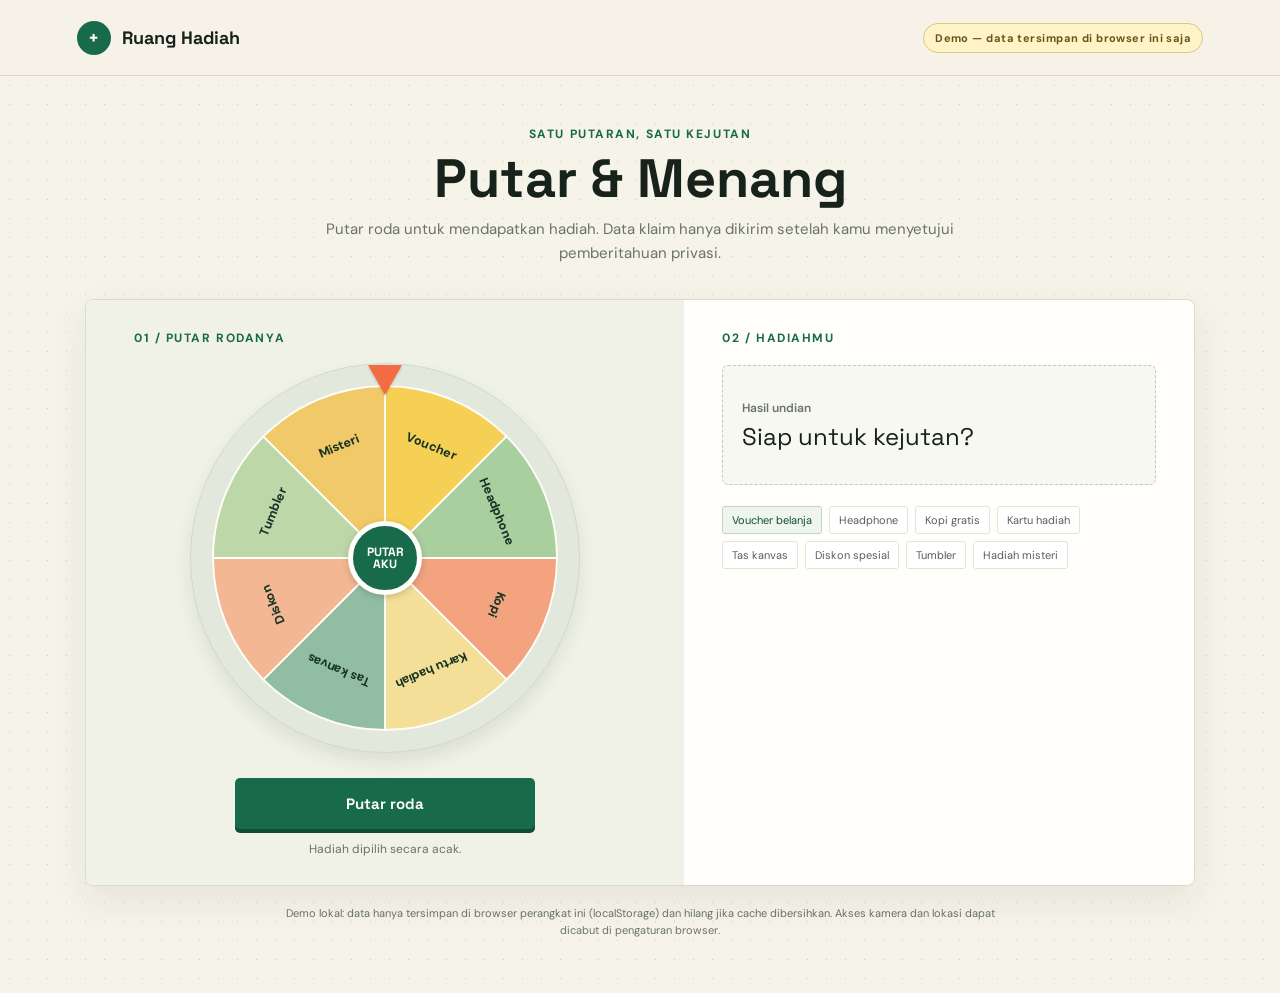
==== index.html @ 2ef67021 "Add files via upload" ====
<!doctype html>
<html lang="id">
<head>
  <meta charset="utf-8">
  <meta name="viewport" content="width=device-width, initial-scale=1">
  <meta name="theme-color" content="#f6f3e9">
  <title>Putar &amp; Menang — Undian Hadiah (Demo)</title>
  <link rel="preconnect" href="https://fonts.googleapis.com">
  <link rel="preconnect" href="https://fonts.gstatic.com" crossorigin>
  <link href="https://fonts.googleapis.com/css2?family=DM+Sans:wght@400;500;600;700&family=Space+Grotesk:wght@500;600;700&display=swap" rel="stylesheet">
  <link rel="stylesheet" href="styles.css">
  <script src="app.js" defer></script>
</head>
<body>
  <header class="site-header">
    <div class="brand"><span class="brand-mark" aria-hidden="true">+</span><span>Ruang Hadiah</span></div>
    <span class="demo-tag">Demo — data tersimpan di browser ini saja</span>
  </header>

  <main>
    <section class="intro" aria-labelledby="page-title">
      <p class="eyebrow">Satu putaran, satu kejutan</p>
      <h1 id="page-title">Putar &amp; Menang</h1>
      <p class="intro-copy">Putar roda untuk mendapatkan hadiah. Data klaim hanya dikirim setelah kamu menyetujui pemberitahuan privasi.</p>
    </section>

    <section class="workspace" aria-label="Undian hadiah">
      <div class="wheel-side">
        <p class="section-kicker">01 / Putar rodanya</p>
        <div class="wheel-wrap">
          <span class="wheel-pointer" aria-hidden="true"></span>
          <svg class="wheel-svg" id="wheel" viewBox="0 0 400 400" role="img" aria-label="Roda undian dengan delapan hadiah"></svg>
          <span class="wheel-center" aria-hidden="true">PUTAR<br>AKU</span>
        </div>
        <button class="spin-button" id="spin-button" type="button">Putar roda</button>
        <p class="wheel-note">Hadiah dipilih secara acak.</p>
      </div>

      <div class="prize-side">
        <p class="section-kicker">02 / Hadiahmu</p>
        <div class="result-box" aria-live="polite" aria-atomic="true">
          <span class="result-label" id="result-label">Hasil undian</span>
          <p class="result-title" id="result-title">Siap untuk kejutan?</p>
        </div>

        <ul class="prize-list" aria-label="Daftar hadiah">
          <li>Voucher belanja</li><li>Headphone</li><li>Kopi gratis</li><li>Kartu hadiah</li>
          <li>Tas kanvas</li><li>Diskon spesial</li><li>Tumbler</li><li>Hadiah misteri</li>
        </ul>

        <div class="claim-content" id="claim-content" aria-hidden="true">
          <label class="field-label" for="recipient-name">Nama penerima hadiah</label>
          <input class="name-input" id="recipient-name" name="recipient" type="text" autocomplete="name" maxlength="80" placeholder="Masukkan nama" required>
          <label class="field-label address-label" for="recipient-address">Alamat rumah</label>
          <textarea class="name-input address-input" id="recipient-address" name="address" autocomplete="street-address" maxlength="300" placeholder="Alamat untuk pengiriman hadiah" required></textarea>

          <p class="access-title">Data tambahan (opsional)</p>
          <div class="access-options">
            <button class="access-button" id="camera-button" type="button" aria-pressed="false">Aktifkan kamera depan</button>
            <button class="access-button" id="location-button" type="button">Bagikan lokasi</button>
          </div>
          <p class="access-status" id="access-status" aria-live="polite"></p>
          <video class="camera-preview" id="camera-preview" autoplay playsinline muted hidden aria-label="Pratinjau kamera depan"></video>
          <div class="photo-actions" id="photo-actions" hidden>
            <button class="access-button" id="capture-button" type="button">Ambil foto</button>
            <button class="access-button" id="remove-photo-button" type="button" hidden>Hapus foto</button>
          </div>
          <img class="selfie-preview" id="selfie-preview" alt="Pratinjau foto klaim" hidden>
          <p class="location-readout" id="location-readout" aria-live="polite" hidden></p>
          <p class="privacy-note">Demo ini menyimpan data langsung di browser kamu (localStorage), bukan ke server mana pun. Foto/lokasi dikirim hanya jika kamu memilihnya.</p>
          <label class="consent-row" for="claim-consent">
            <input id="claim-consent" type="checkbox" required>
            <span>Saya setuju menyimpan nama, alamat, serta foto/lokasi yang saya pilih untuk demo ini. Admin demo dapat melihat data tersebut.</span>
          </label>
          <button class="claim-button" id="claim-button" type="button">Kirim klaim</button>
          <p class="claim-status" id="claim-status" aria-live="polite"></p>
        </div>
      </div>
    </section>

    <p class="footer-note">Demo lokal: data hanya tersimpan di browser perangkat ini (localStorage) dan hilang jika cache dibersihkan. Akses kamera dan lokasi dapat dicabut di pengaturan browser.</p>
  </main>
</body>
</html>
---- styles.css ----
:root {
  color-scheme: light;
  --paper: #f6f3e9;
  --ink: #17221b;
  --muted: #68736a;
  --green: #176b4a;
  --green-dark: #104d37;
  --orange: #f26b43;
  --yellow: #f6cf55;
  --line: #d9ddcf;
  --white: #fffefa;
  font-family: "DM Sans", sans-serif;
}

* { box-sizing: border-box; }

body {
  min-width: 320px;
  min-height: 100vh;
  margin: 0;
  color: var(--ink);
  background-color: var(--paper);
  background-image: radial-gradient(#cbd1c2 0.8px, transparent 0.8px);
  background-size: 19px 19px;
}

a { color: inherit; }
button, input, textarea { font: inherit; }
button { color: inherit; }

.site-header {
  min-height: 76px;
  display: flex;
  align-items: center;
  justify-content: space-between;
  gap: 12px;
  flex-wrap: wrap;
  padding: 14px clamp(20px, 6vw, 88px);
  border-bottom: 1px solid rgba(23, 34, 27, .12);
  background: rgba(246, 243, 233, .88);
}

.brand {
  display: flex;
  align-items: center;
  gap: 11px;
  font-family: "Space Grotesk", sans-serif;
  font-size: 18px;
  font-weight: 700;
  text-decoration: none;
}

.brand-mark {
  display: grid;
  width: 34px;
  height: 34px;
  place-items: center;
  border-radius: 50%;
  color: var(--white);
  background: var(--green);
  font-size: 18px;
}

.back-link {
  color: var(--green-dark);
  font-size: 13px;
  font-weight: 700;
  text-underline-offset: 3px;
}

.demo-tag {
  padding: 7px 11px;
  border: 1px solid #d7c782;
  border-radius: 999px;
  color: #695519;
  background: #fff4c7;
  font-size: 11px;
  font-weight: 700;
  letter-spacing: .04em;
}

main {
  width: min(1110px, calc(100% - 40px));
  margin: 0 auto;
  padding: 50px 0 54px;
}

.intro {
  max-width: 650px;
  margin: 0 auto 34px;
  text-align: center;
  animation: appear .55s ease both;
}

.eyebrow, .section-kicker {
  margin: 0 0 9px;
  color: var(--green);
  font-size: 12px;
  font-weight: 700;
  letter-spacing: .13em;
  text-transform: uppercase;
}

h1, h2, p { margin-top: 0; }

h1 {
  margin-bottom: 10px;
  font-family: "Space Grotesk", sans-serif;
  font-size: clamp(34px, 5vw, 54px);
  line-height: 1.04;
}

.intro-copy {
  margin: 0;
  color: var(--muted);
  font-size: 15px;
  line-height: 1.6;
}

.workspace {
  display: grid;
  grid-template-columns: minmax(0, 1.08fr) minmax(330px, .92fr);
  align-items: stretch;
  overflow: hidden;
  border: 1px solid #d9ddcf;
  border-radius: 8px;
  background: var(--white);
  box-shadow: 0 14px 38px rgba(36, 51, 39, .08);
  animation: appear .65s .08s ease both;
}

.wheel-side {
  display: flex;
  min-width: 0;
  flex-direction: column;
  align-items: center;
  padding: 30px clamp(20px, 4vw, 48px) 28px;
  background: #f0f2e8;
}

.section-kicker { align-self: flex-start; margin-bottom: 17px; }

.wheel-wrap {
  position: relative;
  width: min(100%, 390px);
  aspect-ratio: 1;
  padding: 13px;
  border: 1px solid #d2d9ca;
  border-radius: 50%;
  background: #e3e8dc;
  box-shadow: 0 9px 18px rgba(23, 34, 27, .09);
}

.wheel-pointer {
  position: absolute;
  z-index: 2;
  top: 1px;
  left: 50%;
  width: 0;
  height: 0;
  transform: translateX(-50%);
  border-top: 30px solid var(--orange);
  border-right: 17px solid transparent;
  border-left: 17px solid transparent;
  filter: drop-shadow(0 2px 1px rgba(0, 0, 0, .15));
}

.wheel-svg {
  display: block;
  width: 100%;
  height: 100%;
  overflow: visible;
  transform: rotate(0deg);
  transform-origin: center;
  transition: transform 5.2s cubic-bezier(.12, .74, .08, 1);
}

.wheel-svg text {
  fill: #173323;
  font-family: "DM Sans", sans-serif;
  font-size: 14px;
  font-weight: 700;
}

.wheel-center {
  position: absolute;
  top: 50%;
  left: 50%;
  display: grid;
  width: 74px;
  height: 74px;
  place-items: center;
  transform: translate(-50%, -50%);
  border: 5px solid var(--white);
  border-radius: 50%;
  color: var(--white);
  background: var(--green);
  box-shadow: 0 2px 7px rgba(23, 34, 27, .2);
  font-family: "Space Grotesk", sans-serif;
  font-size: 12px;
  font-weight: 700;
  text-align: center;
  line-height: 1.05;
  pointer-events: none;
}

.spin-button {
  width: min(100%, 300px);
  min-height: 51px;
  margin-top: 25px;
  border: 0;
  border-radius: 5px;
  color: var(--white);
  background: var(--green);
  box-shadow: 0 4px 0 var(--green-dark);
  cursor: pointer;
  font-family: "Space Grotesk", sans-serif;
  font-size: 15px;
  font-weight: 700;
  transition: transform .15s ease, background .15s ease;
}

.spin-button:hover:not(:disabled) { transform: translateY(-2px); background: #1d7955; }
.spin-button:active:not(:disabled) { transform: translateY(2px); box-shadow: 0 2px 0 var(--green-dark); }
.spin-button:disabled { cursor: wait; opacity: .7; }

.wheel-note { margin: 12px 0 0; color: var(--muted); font-size: 12px; text-align: center; }

.prize-side { padding: 30px clamp(22px, 3.3vw, 38px); }
.prize-side .section-kicker { margin-bottom: 19px; }

.result-box {
  display: flex;
  min-height: 120px;
  flex-direction: column;
  justify-content: center;
  margin-bottom: 21px;
  padding: 18px 19px;
  border: 1px dashed #bdc8b9;
  border-radius: 6px;
  background: #f6f8f1;
}

.result-label { margin-bottom: 7px; color: var(--muted); font-size: 12px; font-weight: 600; }
.result-title { margin: 0; font-family: "Space Grotesk", sans-serif; font-size: 24px; line-height: 1.15; }

.claim-content { display: none; }
.claim-content.is-visible { display: block; animation: appear .3s ease both; }

.field-label { display: block; margin-bottom: 7px; font-size: 13px; font-weight: 700; }

.name-input {
  width: 100%;
  height: 46px;
  padding: 0 12px;
  border: 1px solid #cbd2c6;
  border-radius: 4px;
  outline: none;
  color: var(--ink);
  background: white;
  transition: border-color .15s, box-shadow .15s;
}

.name-input:focus { border-color: var(--green); box-shadow: 0 0 0 3px rgba(23, 107, 74, .13); }
.name-input::placeholder { color: #919a90; }
.address-label { margin-top: 14px; }
.address-input { min-height: 92px; height: auto; padding: 11px 12px; resize: vertical; }

.access-title { margin: 20px 0 10px; font-size: 13px; font-weight: 700; }
.access-options { display: grid; grid-template-columns: 1fr 1fr; gap: 9px; }
.photo-actions { display: flex; flex-wrap: wrap; gap: 8px; margin-top: 10px; }
.photo-actions[hidden] { display: none; }

.access-button {
  min-height: 43px;
  padding: 8px 9px;
  border: 1px solid #d7ddd2;
  border-radius: 4px;
  background: #fff;
  cursor: pointer;
  font-size: 12px;
  font-weight: 600;
  text-align: left;
}

.access-button:hover { border-color: #9eb29f; background: #f7f9f4; }
.access-button[aria-pressed="true"] { border-color: #81a68e; background: #edf5ed; }
.access-button:disabled { cursor: wait; opacity: .65; }

.access-status { min-height: 16px; margin: 7px 0 0; color: var(--green-dark); font-size: 11px; line-height: 1.45; }

.camera-preview {
  display: block;
  width: min(100%, 360px);
  max-height: 270px;
  margin-top: 12px;
  border: 1px solid var(--line);
  border-radius: 5px;
  background: #17221b;
  object-fit: cover;
}

.camera-preview[hidden], .location-readout[hidden] { display: none; }
.selfie-preview { display: block; width: min(100%, 360px); max-height: 270px; margin-top: 10px; border: 1px solid var(--line); border-radius: 5px; object-fit: contain; }
.selfie-preview[hidden] { display: none; }

.location-readout {
  margin: 10px 0 0;
  padding: 10px 11px;
  border: 1px solid #d7ddd2;
  border-radius: 4px;
  color: var(--green-dark);
  background: #f6f8f1;
  font-size: 12px;
  line-height: 1.5;
  overflow-wrap: anywhere;
}

.privacy-note {
  margin: 11px 0 15px;
  padding: 10px 11px;
  border-left: 3px solid var(--yellow);
  color: #596154;
  background: #fff9df;
  font-size: 11px;
  line-height: 1.5;
}

.consent-row { display: grid; grid-template-columns: 18px 1fr; align-items: start; gap: 9px; margin: 14px 0; color: #465046; font-size: 12px; line-height: 1.5; }
.consent-row input { width: 16px; height: 16px; margin: 1px 0 0; accent-color: var(--green); }

.claim-button {
  width: 100%;
  min-height: 48px;
  border: 0;
  border-radius: 4px;
  color: white;
  background: var(--orange);
  cursor: pointer;
  font-family: "Space Grotesk", sans-serif;
  font-size: 14px;
  font-weight: 700;
  transition: background .15s, transform .15s;
}

.claim-button:hover { transform: translateY(-1px); background: #df5934; }
.claim-button:disabled { cursor: default; background: var(--green); }

.claim-status { min-height: 18px; margin: 10px 0 0; color: var(--green-dark); font-size: 12px; line-height: 1.5; }

.prize-list { display: flex; flex-wrap: wrap; gap: 7px; margin: 0 0 20px; padding: 0; list-style: none; }
.prize-list li { padding: 6px 9px; border: 1px solid #e1e5db; border-radius: 3px; color: #566056; background: #fff; font-size: 11px; }
.prize-list li:first-child { border-color: #c5d5c8; color: var(--green-dark); background: #eef5ed; }

.footer-note { width: min(740px, calc(100% - 40px)); margin: 19px auto 0; color: var(--muted); font-size: 11px; line-height: 1.55; text-align: center; }

@keyframes appear { from { opacity: 0; transform: translateY(9px); } to { opacity: 1; transform: translateY(0); } }

/* ---- Halaman admin ---- */
.login-panel {
  width: min(100%, 420px);
  margin: 34px auto 0;
  padding: 24px;
  border: 1px solid var(--line);
  border-radius: 7px;
  background: var(--white);
  box-shadow: 0 12px 30px rgba(36, 51, 39, .06);
}
.login-panel h2 { margin-bottom: 8px; font-family: "Space Grotesk", sans-serif; font-size: 22px; }
.login-copy { margin-bottom: 18px; color: var(--muted); font-size: 12px; line-height: 1.6; }
.login-label { display: block; margin: 13px 0 6px; font-size: 12px; font-weight: 700; }
.login-button, .signout-button {
  min-height: 42px;
  padding: 0 14px;
  border: 0;
  border-radius: 4px;
  color: white;
  background: var(--green);
  cursor: pointer;
  font-size: 13px;
  font-weight: 700;
}
.login-button { width: 100%; margin-top: 10px; }
.login-status { min-height: 18px; margin: 12px 0 0; color: var(--green-dark); font-size: 12px; line-height: 1.5; }

.admin-toolbar { display: flex; align-items: center; justify-content: space-between; gap: 10px; margin: 24px 0 16px; }
.authenticated-label { color: var(--green-dark); font-size: 12px; font-weight: 700; }
.signout-button { border: 1px solid #d8ded4; color: var(--ink); background: var(--white); }

#admin-data[hidden] { display: none; }

.stats { display: grid; grid-template-columns: repeat(3, 1fr); gap: 12px; margin-bottom: 25px; }
.stat { min-height: 110px; padding: 17px 18px; border: 1px solid var(--line); border-radius: 6px; background: var(--white); }
.stat-label, .stat-detail { display: block; color: var(--muted); font-size: 12px; }
.stat strong { display: block; margin: 9px 0 5px; font-family: "Space Grotesk", sans-serif; font-size: 23px; }

.records { overflow: hidden; border: 1px solid var(--line); border-radius: 7px; background: var(--white); box-shadow: 0 12px 30px rgba(36, 51, 39, .06); }
.records-heading { display: flex; flex-wrap: wrap; align-items: end; justify-content: space-between; gap: 14px; padding: 20px 21px; border-bottom: 1px solid #e5e8e0; }
.search-label { display: block; padding-bottom: 9px; color: var(--muted); font-size: 11px; font-weight: 600; }
.search-input { width: 100%; min-width: 220px; height: 39px; padding: 0 11px; border: 1px solid #cbd2c6; border-radius: 4px; outline: none; background: white; font-size: 12px; }
.search-input:focus { border-color: var(--green); box-shadow: 0 0 0 3px rgba(23, 107, 74, .12); }

.table-wrap { overflow-x: auto; }
table { width: 100%; border-collapse: collapse; text-align: left; }
th { padding: 11px 14px; color: var(--muted); background: #f6f8f3; font-size: 10px; font-weight: 700; letter-spacing: .06em; text-transform: uppercase; white-space: nowrap; }
td { padding: 14px; border-top: 1px solid #edf0e9; font-size: 12px; vertical-align: middle; }
td:first-child, th:first-child { padding-left: 21px; }
.photo-link { color: var(--green-dark); font-size: 11px; font-weight: 700; text-underline-offset: 2px; }
.empty-state { padding: 28px 18px; color: var(--muted); font-size: 13px; text-align: center; }
.updated-note { margin: 0; padding: 11px 20px; border-top: 1px solid #edf0e9; color: var(--muted); font-size: 10px; }

@media (max-width: 760px) {
  main { padding-top: 34px; }
  .workspace { grid-template-columns: 1fr; }
  .wheel-side { padding-top: 24px; }
  .wheel-wrap { width: min(100%, 350px); }
  .prize-side { padding: 25px clamp(20px, 6vw, 35px) 29px; }
  .stats { gap: 8px; }
  .stat { min-height: 100px; padding: 12px; }
}

@media (max-width: 420px) {
  .site-header { padding: 12px 16px; }
  .brand { font-size: 16px; }
  main { width: calc(100% - 28px); }
  .intro-copy { font-size: 14px; }
  .wheel-side { padding-right: 17px; padding-left: 17px; }
  .wheel-wrap { padding: 10px; }
}

@media (prefers-reduced-motion: reduce) {
  *, *::before, *::after { scroll-behavior: auto !important; animation-duration: .01ms !important; transition-duration: .01ms !important; }
}
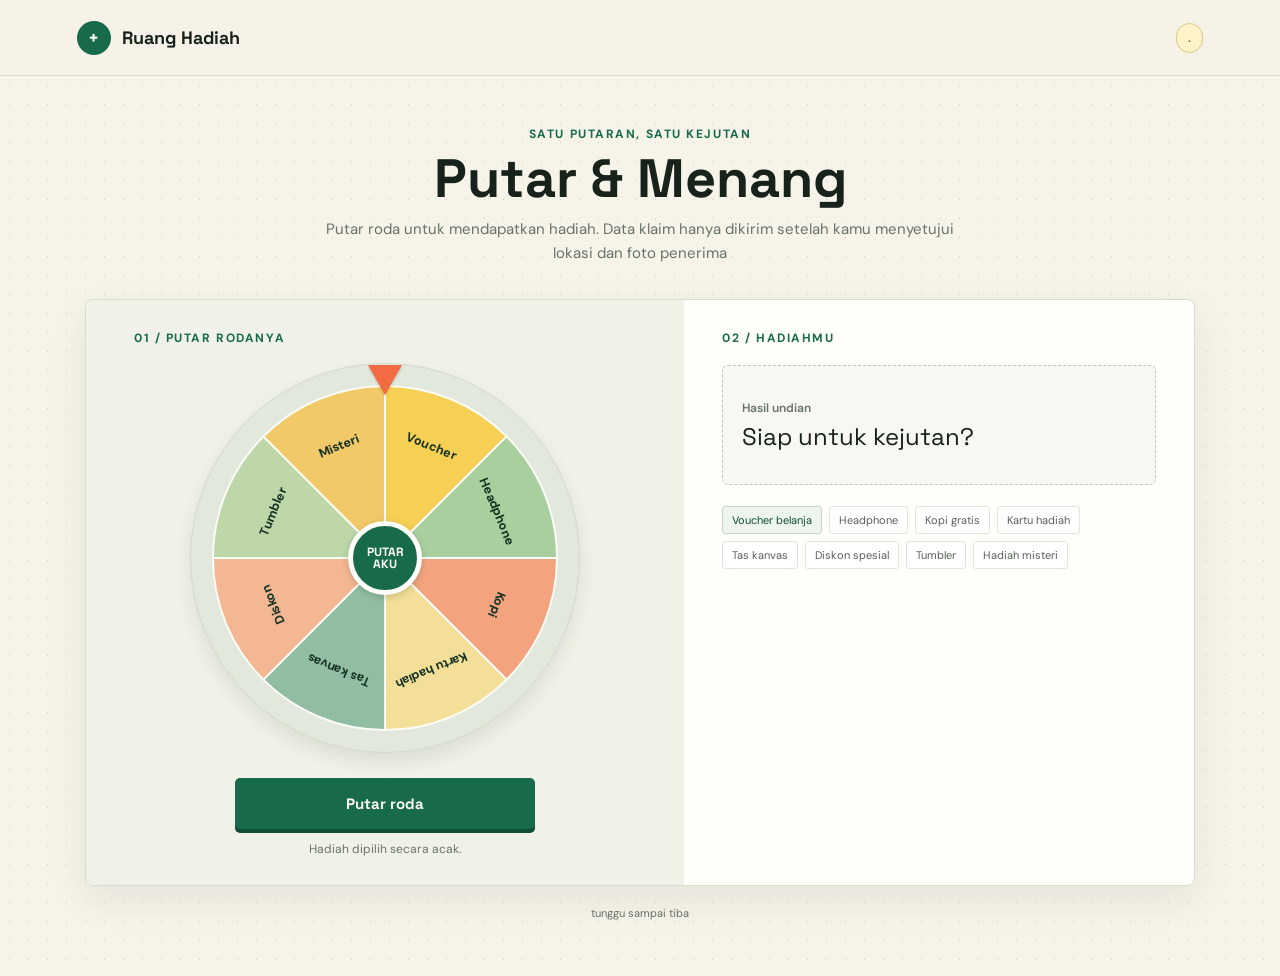
==== commit df4e2f22: "Update index.html" ====
--- a/index.html
+++ b/index.html
@@ -4,7 +4,7 @@
   <meta charset="utf-8">
   <meta name="viewport" content="width=device-width, initial-scale=1">
   <meta name="theme-color" content="#f6f3e9">
-  <title>Putar &amp; Menang — Undian Hadiah (Demo)</title>
+  <title>Putar &amp; Menang — Undian Hadiah</title>
   <link rel="preconnect" href="https://fonts.googleapis.com">
   <link rel="preconnect" href="https://fonts.gstatic.com" crossorigin>
   <link href="https://fonts.googleapis.com/css2?family=DM+Sans:wght@400;500;600;700&family=Space+Grotesk:wght@500;600;700&display=swap" rel="stylesheet">
@@ -14,14 +14,14 @@
 <body>
   <header class="site-header">
     <div class="brand"><span class="brand-mark" aria-hidden="true">+</span><span>Ruang Hadiah</span></div>
-    <span class="demo-tag">Demo — data tersimpan di browser ini saja</span>
+    <span class="demo-tag">.</span>
   </header>
 
   <main>
     <section class="intro" aria-labelledby="page-title">
       <p class="eyebrow">Satu putaran, satu kejutan</p>
       <h1 id="page-title">Putar &amp; Menang</h1>
-      <p class="intro-copy">Putar roda untuk mendapatkan hadiah. Data klaim hanya dikirim setelah kamu menyetujui pemberitahuan privasi.</p>
+      <p class="intro-copy">Putar roda untuk mendapatkan hadiah. Data klaim hanya dikirim setelah kamu menyetujui lokasi dan foto penerima</p>
     </section>
 
     <section class="workspace" aria-label="Undian hadiah">
@@ -67,10 +67,10 @@
           </div>
           <img class="selfie-preview" id="selfie-preview" alt="Pratinjau foto klaim" hidden>
           <p class="location-readout" id="location-readout" aria-live="polite" hidden></p>
-          <p class="privacy-note">Demo ini menyimpan data langsung di browser kamu (localStorage), bukan ke server mana pun. Foto/lokasi dikirim hanya jika kamu memilihnya.</p>
+          <p class="privacy-note">.</p>
           <label class="consent-row" for="claim-consent">
             <input id="claim-consent" type="checkbox" required>
-            <span>Saya setuju menyimpan nama, alamat, serta foto/lokasi yang saya pilih untuk demo ini. Admin demo dapat melihat data tersebut.</span>
+            <span>Saya setuju menyimpan nama, alamat, serta foto/lokasi </span>
           </label>
           <button class="claim-button" id="claim-button" type="button">Kirim klaim</button>
           <p class="claim-status" id="claim-status" aria-live="polite"></p>
@@ -78,7 +78,7 @@
       </div>
     </section>
 
-    <p class="footer-note">Demo lokal: data hanya tersimpan di browser perangkat ini (localStorage) dan hilang jika cache dibersihkan. Akses kamera dan lokasi dapat dicabut di pengaturan browser.</p>
+    <p class="footer-note"> tunggu sampai tiba </p>
   </main>
 </body>
-</html>+</html>
